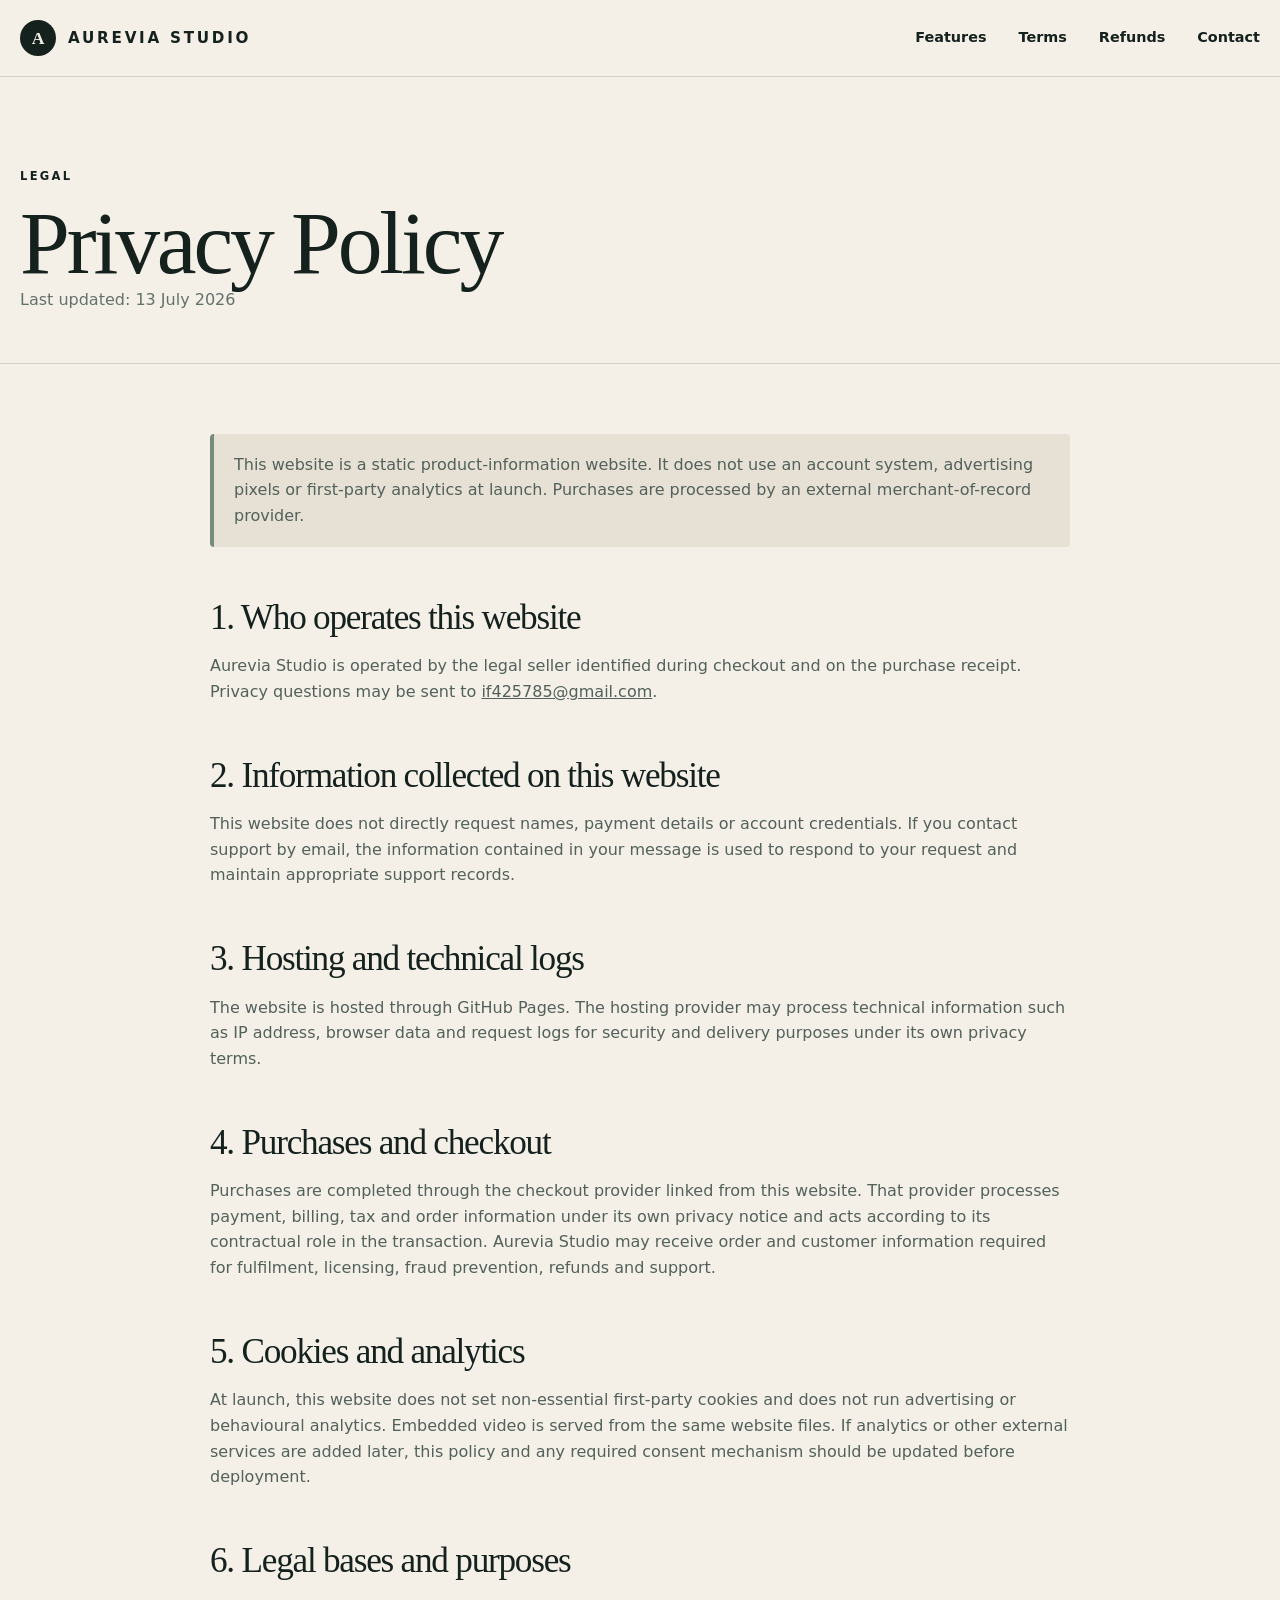
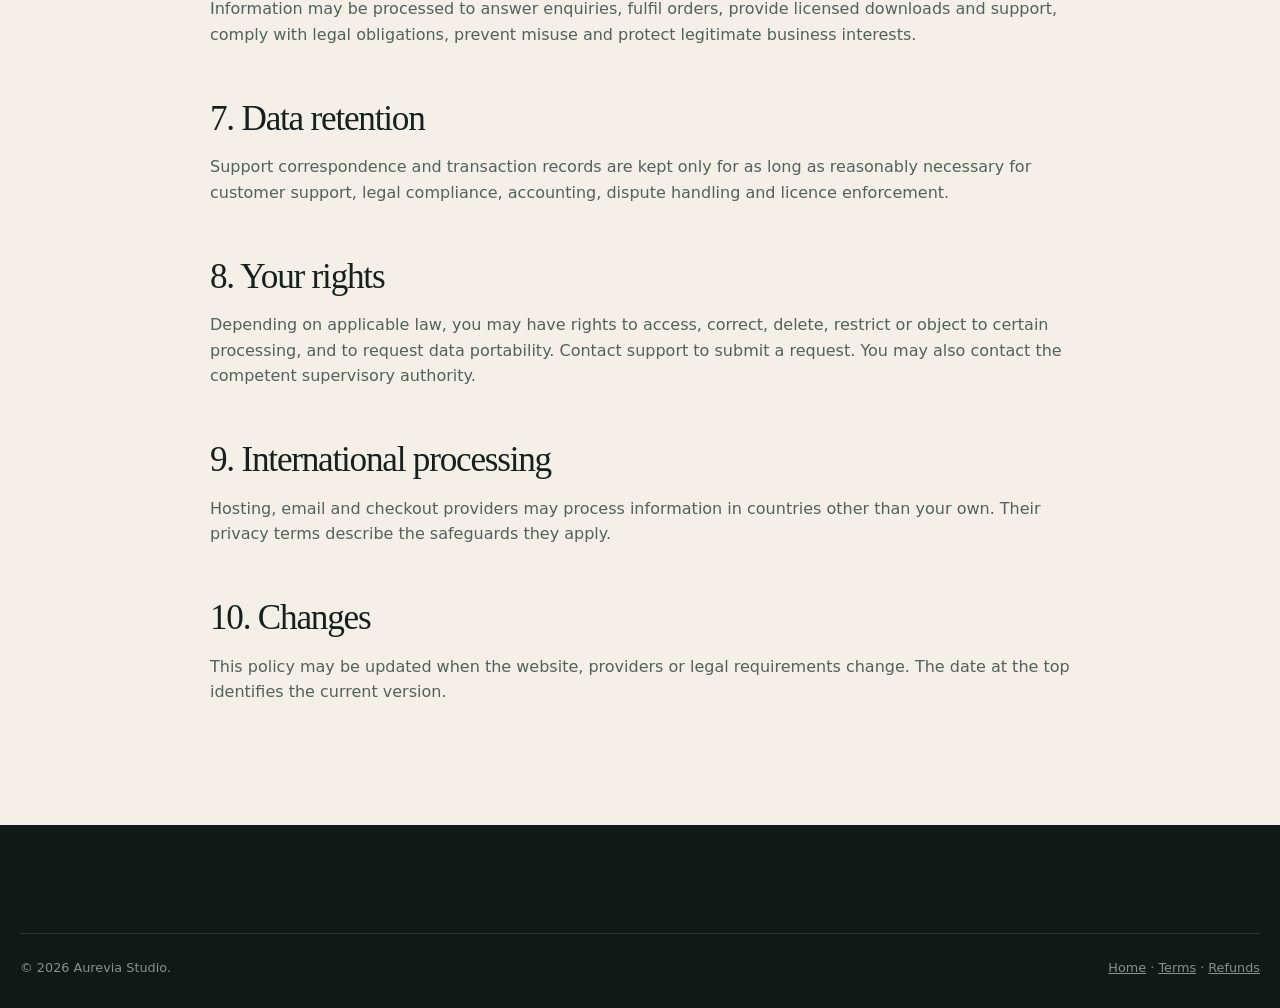
==== privacy.html @ 8c7cfa98 "Initial Aurevia Studio website" ====
<!doctype html>
<html lang="en">
<head>
  <meta charset="utf-8"><meta name="viewport" content="width=device-width, initial-scale=1">
  <title>Privacy Policy — Aurevia Studio</title>
  <meta name="description" content="Privacy policy for the Aurevia Studio website.">
  <link rel="icon" href="favicon.svg" type="image/svg+xml"><link rel="stylesheet" href="assets/css/styles.css">
  <script src="assets/config.js"></script><script defer src="assets/js/site.js"></script>
</head>
<body>
  <header class="site-header"><div class="container nav"><a class="brand" href="index.html"><span class="brand-mark">A</span><span>AUREVIA STUDIO</span></a><nav class="nav-links" data-nav-links><a href="index.html#features">Features</a><a href="terms.html">Terms</a><a href="refunds.html">Refunds</a><a href="mailto:if425785@gmail.com" data-support-link>Contact</a></nav><button class="menu-button" type="button" data-menu-button aria-label="Open navigation" aria-expanded="false"><span></span><span></span></button></div></header>
  <main><section class="legal-hero"><div class="container"><p class="eyebrow">Legal</p><h1>Privacy Policy</h1><p class="muted">Last updated: 13 July 2026</p></div></section><article class="legal-content container">
    <p class="legal-note">This website is a static product-information website. It does not use an account system, advertising pixels or first-party analytics at launch. Purchases are processed by an external merchant-of-record provider.</p>
    <h2>1. Who operates this website</h2><p>Aurevia Studio is operated by the legal seller identified during checkout and on the purchase receipt. Privacy questions may be sent to <a href="mailto:if425785@gmail.com" data-support-email>if425785@gmail.com</a>.</p>
    <h2>2. Information collected on this website</h2><p>This website does not directly request names, payment details or account credentials. If you contact support by email, the information contained in your message is used to respond to your request and maintain appropriate support records.</p>
    <h2>3. Hosting and technical logs</h2><p>The website is hosted through GitHub Pages. The hosting provider may process technical information such as IP address, browser data and request logs for security and delivery purposes under its own privacy terms.</p>
    <h2>4. Purchases and checkout</h2><p>Purchases are completed through the checkout provider linked from this website. That provider processes payment, billing, tax and order information under its own privacy notice and acts according to its contractual role in the transaction. Aurevia Studio may receive order and customer information required for fulfilment, licensing, fraud prevention, refunds and support.</p>
    <h2>5. Cookies and analytics</h2><p>At launch, this website does not set non-essential first-party cookies and does not run advertising or behavioural analytics. Embedded video is served from the same website files. If analytics or other external services are added later, this policy and any required consent mechanism should be updated before deployment.</p>
    <h2>6. Legal bases and purposes</h2><p>Information may be processed to answer enquiries, fulfil orders, provide licensed downloads and support, comply with legal obligations, prevent misuse and protect legitimate business interests.</p>
    <h2>7. Data retention</h2><p>Support correspondence and transaction records are kept only for as long as reasonably necessary for customer support, legal compliance, accounting, dispute handling and licence enforcement.</p>
    <h2>8. Your rights</h2><p>Depending on applicable law, you may have rights to access, correct, delete, restrict or object to certain processing, and to request data portability. Contact support to submit a request. You may also contact the competent supervisory authority.</p>
    <h2>9. International processing</h2><p>Hosting, email and checkout providers may process information in countries other than your own. Their privacy terms describe the safeguards they apply.</p>
    <h2>10. Changes</h2><p>This policy may be updated when the website, providers or legal requirements change. The date at the top identifies the current version.</p>
  </article></main>
  <footer class="site-footer"><div class="container"><div class="footer-bottom"><span>© 2026 Aurevia Studio.</span><span><a href="index.html">Home</a> · <a href="terms.html">Terms</a> · <a href="refunds.html">Refunds</a></span></div></div></footer>
</body></html>
---- assets/css/styles.css ----
:root {
  --ink: #14211d;
  --ink-soft: #31403a;
  --paper: #f4f0e8;
  --paper-2: #ebe5db;
  --sage: #a9bbb0;
  --sage-dark: #738c7e;
  --clay: #d6a28d;
  --line: rgba(20, 33, 29, 0.16);
  --white: #fffdf8;
  --shadow: 0 20px 60px rgba(20, 33, 29, 0.12);
  --radius-lg: 34px;
  --radius-md: 20px;
  --radius-sm: 12px;
  --max: 1240px;
}

* { box-sizing: border-box; }
html { scroll-behavior: smooth; }
body {
  margin: 0;
  color: var(--ink);
  background: var(--paper);
  font-family: Inter, ui-sans-serif, system-ui, -apple-system, BlinkMacSystemFont, "Segoe UI", sans-serif;
  line-height: 1.6;
  -webkit-font-smoothing: antialiased;
}
body.menu-open { overflow: hidden; }
img, video { max-width: 100%; display: block; }
a { color: inherit; }
button, input, textarea { font: inherit; }
::selection { background: var(--sage); color: var(--ink); }

.skip-link {
  position: fixed; left: 16px; top: -60px; z-index: 1000;
  background: var(--ink); color: var(--white); padding: 10px 16px; border-radius: 8px;
}
.skip-link:focus { top: 16px; }

.container { width: min(calc(100% - 40px), var(--max)); margin-inline: auto; }
.eyebrow {
  margin: 0 0 14px;
  font-size: .72rem;
  letter-spacing: .2em;
  text-transform: uppercase;
  font-weight: 800;
}
.display, h1, h2, h3 {
  font-family: "Iowan Old Style", "Palatino Linotype", Palatino, Georgia, serif;
  font-weight: 500;
  letter-spacing: -.035em;
  line-height: .98;
}
h1 { font-size: clamp(3.6rem, 7vw, 7.3rem); margin: 0; }
h2 { font-size: clamp(2.7rem, 5vw, 5.2rem); margin: 0; }
h3 { font-size: clamp(1.7rem, 2.4vw, 2.6rem); margin: 0; }
p { margin: 0; }
.muted { color: #63716b; }

.site-header {
  position: sticky;
  top: 0;
  z-index: 100;
  background: color-mix(in srgb, var(--paper) 92%, transparent);
  border-bottom: 1px solid var(--line);
  backdrop-filter: blur(14px);
}
.nav {
  min-height: 76px;
  display: flex;
  align-items: center;
  justify-content: space-between;
  gap: 24px;
}
.brand {
  display: inline-flex;
  align-items: center;
  gap: 12px;
  text-decoration: none;
  font-weight: 800;
  letter-spacing: .18em;
  font-size: .95rem;
}
.brand-mark {
  width: 36px; height: 36px;
  display: grid; place-items: center;
  border-radius: 50%;
  background: var(--ink);
  color: var(--paper);
  font-family: Georgia, serif;
  letter-spacing: 0;
  font-size: 1.1rem;
}
.nav-links { display: flex; align-items: center; gap: 32px; }
.nav-links a {
  text-decoration: none;
  font-size: .9rem;
  font-weight: 650;
  position: relative;
}
.nav-links a::after {
  content: "";
  position: absolute;
  left: 0; right: 100%; bottom: -6px;
  height: 1px; background: currentColor;
  transition: right .25s ease;
}
.nav-links a:hover::after, .nav-links a:focus-visible::after { right: 0; }
.menu-button {
  display: none;
  width: 46px; height: 46px;
  border: 1px solid var(--line);
  background: transparent;
  border-radius: 50%;
  cursor: pointer;
}
.menu-button span { display: block; width: 19px; height: 1px; background: var(--ink); margin: 5px auto; }

.button {
  display: inline-flex;
  align-items: center;
  justify-content: center;
  gap: 10px;
  min-height: 52px;
  padding: 0 24px;
  border-radius: 999px;
  border: 1px solid var(--ink);
  text-decoration: none;
  font-weight: 750;
  font-size: .92rem;
  transition: transform .2s ease, background .2s ease, color .2s ease, box-shadow .2s ease;
  cursor: pointer;
}
.button:hover { transform: translateY(-2px); box-shadow: 0 12px 26px rgba(20, 33, 29, .14); }
.button-primary { background: var(--ink); color: var(--white); }
.button-secondary { background: transparent; color: var(--ink); }
.button.is-disabled { cursor: default; opacity: .78; }
.button.is-disabled:hover { transform: none; box-shadow: none; }

.hero {
  min-height: calc(100vh - 76px);
  display: grid;
  grid-template-columns: minmax(0, 1.1fr) minmax(420px, .9fr);
  background: #d9e2dd;
}
.hero-media { min-height: 650px; overflow: hidden; }
.hero-media img { width: 100%; height: 100%; object-fit: cover; }
.hero-copy {
  display: flex;
  flex-direction: column;
  justify-content: center;
  padding: clamp(60px, 8vw, 120px);
  background: #dce5df;
}
.hero-copy p:not(.eyebrow) { max-width: 570px; margin-top: 30px; font-size: clamp(1rem, 1.3vw, 1.2rem); color: #52615a; }
.hero-actions { display: flex; flex-wrap: wrap; gap: 14px; margin-top: 38px; }
.hero-meta {
  display: grid;
  grid-template-columns: repeat(3, 1fr);
  border-top: 1px solid rgba(20,33,29,.2);
  margin-top: 48px;
  padding-top: 24px;
  gap: 20px;
}
.hero-meta strong { display: block; font-family: Georgia, serif; font-size: 1.3rem; }
.hero-meta span { display: block; color: #63716b; font-size: .82rem; margin-top: 4px; }

.section { padding: clamp(84px, 10vw, 150px) 0; }
.section-head {
  display: grid;
  grid-template-columns: 1.2fr .8fr;
  gap: 50px;
  align-items: end;
  margin-bottom: 54px;
}
.section-head p { max-width: 560px; color: #62716a; font-size: 1.05rem; }

.value-grid {
  display: grid;
  grid-template-columns: repeat(4, 1fr);
  border-top: 1px solid var(--line);
  border-left: 1px solid var(--line);
}
.value-card {
  min-height: 260px;
  padding: 32px;
  border-right: 1px solid var(--line);
  border-bottom: 1px solid var(--line);
  display: flex;
  flex-direction: column;
  justify-content: space-between;
}
.value-number { font-size: .78rem; color: #718078; letter-spacing: .16em; }
.value-card p { color: #65736d; margin-top: 14px; }

.showcase { background: var(--ink); color: var(--white); }
.showcase .section-head p { color: #aebbb5; }
.video-frame {
  position: relative;
  border-radius: var(--radius-lg);
  overflow: hidden;
  background: #0d1613;
  box-shadow: var(--shadow);
}
.video-frame video { width: 100%; aspect-ratio: 16 / 9; object-fit: cover; }
.video-note { margin-top: 16px; color: #9ba9a3; font-size: .84rem; text-align: center; }

.gallery {
  display: grid;
  grid-template-columns: repeat(12, 1fr);
  gap: 18px;
}
.gallery-item {
  grid-column: span 6;
  background: var(--white);
  border-radius: var(--radius-md);
  overflow: hidden;
  border: 1px solid var(--line);
  cursor: zoom-in;
  position: relative;
}
.gallery-item:first-child { grid-column: span 8; }
.gallery-item:nth-child(2) { grid-column: span 4; }
.gallery-item img { width: 100%; height: 100%; object-fit: cover; transition: transform .45s ease; }
.gallery-item:hover img { transform: scale(1.02); }
.gallery-label {
  position: absolute; left: 14px; bottom: 14px;
  background: rgba(244,240,232,.92);
  color: var(--ink);
  padding: 9px 13px;
  border-radius: 999px;
  font-size: .78rem;
  font-weight: 750;
}

.features-wrap { display: grid; grid-template-columns: .8fr 1.2fr; gap: 70px; }
.feature-list { border-top: 1px solid var(--line); }
.feature-row {
  display: grid;
  grid-template-columns: 70px 1fr;
  gap: 20px;
  padding: 26px 0;
  border-bottom: 1px solid var(--line);
}
.feature-row span { color: var(--sage-dark); font-size: .8rem; letter-spacing: .12em; }
.feature-row p { color: #617068; margin-top: 8px; }

.included {
  background: #c7d5cd;
}
.included-grid { display: grid; grid-template-columns: 1fr 1fr; gap: 24px; }
.included-card {
  padding: 38px;
  background: rgba(255,253,248,.58);
  border: 1px solid rgba(20,33,29,.12);
  border-radius: var(--radius-md);
}
.check-list { list-style: none; padding: 0; margin: 26px 0 0; display: grid; gap: 14px; }
.check-list li { display: grid; grid-template-columns: 24px 1fr; gap: 10px; }
.check-list li::before { content: "✦"; color: var(--sage-dark); }

.pricing-card {
  display: grid;
  grid-template-columns: 1.1fr .9fr;
  background: var(--ink);
  color: var(--white);
  border-radius: var(--radius-lg);
  overflow: hidden;
}
.pricing-copy { padding: clamp(44px, 7vw, 90px); }
.price { font-family: Georgia, serif; font-size: clamp(4rem, 8vw, 7rem); line-height: 1; margin: 28px 0 12px; }
.price-note { color: #b0bcb6; }
.pricing-art { background: var(--clay); min-height: 480px; }
.pricing-art img { width: 100%; height: 100%; object-fit: cover; }
.pricing-actions { display: flex; gap: 12px; flex-wrap: wrap; margin-top: 36px; }
.pricing-card .button-secondary { border-color: rgba(255,255,255,.5); color: var(--white); }

.faq-list { max-width: 900px; margin: 0 auto; border-top: 1px solid var(--line); }
details { border-bottom: 1px solid var(--line); }
summary {
  cursor: pointer;
  list-style: none;
  padding: 24px 50px 24px 0;
  font-family: Georgia, serif;
  font-size: 1.45rem;
  position: relative;
}
summary::-webkit-details-marker { display: none; }
summary::after { content: "+"; position: absolute; right: 0; top: 20px; font-size: 1.6rem; }
details[open] summary::after { content: "–"; }
details p { color: #627169; padding: 0 0 26px; max-width: 760px; }

.cta-band {
  margin-bottom: 0;
  background: var(--sage);
  padding: clamp(70px, 10vw, 120px) 0;
  text-align: center;
}
.cta-band p { max-width: 680px; margin: 24px auto 0; color: #43534b; }
.cta-band .button { margin-top: 34px; }

.site-footer { background: #0f1916; color: #e9eee9; padding: 60px 0 30px; }
.footer-grid { display: grid; grid-template-columns: 1.2fr .8fr .8fr; gap: 50px; }
.footer-brand p { color: #aeb9b4; max-width: 430px; margin-top: 16px; }
.footer-title { font-size: .72rem; letter-spacing: .16em; text-transform: uppercase; margin-bottom: 16px; color: #cfd8d3; }
.footer-links { display: grid; gap: 10px; }
.footer-links a { text-decoration: none; color: #aeb9b4; }
.footer-links a:hover { color: var(--white); }
.footer-bottom { border-top: 1px solid rgba(255,255,255,.14); margin-top: 48px; padding-top: 24px; color: #84928b; font-size: .8rem; display: flex; justify-content: space-between; gap: 20px; }

.legal-hero { padding: 90px 0 50px; border-bottom: 1px solid var(--line); }
.legal-hero h1 { font-size: clamp(3.2rem, 7vw, 6.5rem); }
.legal-content { max-width: 860px; margin: 0 auto; padding: 70px 0 120px; }
.legal-content h2 { font-size: 2.2rem; line-height: 1.1; margin: 52px 0 16px; }
.legal-content h3 { font-size: 1.45rem; line-height: 1.2; margin: 36px 0 12px; }
.legal-content p, .legal-content li { color: #52615a; }
.legal-content ul { padding-left: 22px; }
.legal-note { padding: 18px 20px; background: #e7e0d5; border-left: 4px solid var(--sage-dark); border-radius: 4px; }

.lightbox {
  position: fixed; inset: 0; z-index: 300;
  display: none; place-items: center;
  padding: 24px;
  background: rgba(8,14,12,.9);
}
.lightbox.open { display: grid; }
.lightbox img { max-height: 90vh; border-radius: 12px; }
.lightbox-close { position: fixed; right: 24px; top: 20px; width: 48px; height: 48px; border-radius: 50%; border: 1px solid rgba(255,255,255,.35); background: rgba(255,255,255,.08); color: white; font-size: 1.5rem; cursor: pointer; }

.reveal { opacity: 0; transform: translateY(24px); transition: opacity .7s ease, transform .7s ease; }
.reveal.visible { opacity: 1; transform: none; }

@media (prefers-reduced-motion: reduce) {
  html { scroll-behavior: auto; }
  *, *::before, *::after { animation-duration: .01ms !important; transition-duration: .01ms !important; }
  .reveal { opacity: 1; transform: none; }
}

@media (max-width: 980px) {
  .nav-links { display: none; }
  .menu-button { display: block; }
  .nav-links.open {
    display: flex;
    position: fixed;
    inset: 76px 0 0;
    padding: 38px 24px;
    background: var(--paper);
    flex-direction: column;
    align-items: flex-start;
    gap: 26px;
    font-family: Georgia, serif;
    font-size: 2rem;
  }
  .nav-links.open a { font-size: 1.8rem; }
  .hero { grid-template-columns: 1fr; }
  .hero-media { min-height: 58vh; }
  .hero-copy { padding: 70px 28px 80px; }
  .section-head, .features-wrap, .pricing-card { grid-template-columns: 1fr; }
  .value-grid { grid-template-columns: repeat(2, 1fr); }
  .included-grid { grid-template-columns: 1fr; }
  .pricing-art { min-height: 380px; order: -1; }
}

@media (max-width: 700px) {
  .container { width: min(calc(100% - 28px), var(--max)); }
  .nav { min-height: 66px; }
  .nav-links.open { inset: 66px 0 0; }
  .brand { letter-spacing: .12em; font-size: .82rem; }
  .brand-mark { width: 32px; height: 32px; }
  .hero { min-height: auto; }
  .hero-media { min-height: 52vh; }
  .hero-copy { padding: 56px 22px 64px; }
  h1 { font-size: clamp(3.25rem, 17vw, 5rem); }
  h2 { font-size: clamp(2.5rem, 13vw, 4rem); }
  .hero-meta { grid-template-columns: 1fr; }
  .hero-actions, .pricing-actions { flex-direction: column; align-items: stretch; }
  .button { width: 100%; }
  .section { padding: 80px 0; }
  .section-head { gap: 26px; margin-bottom: 38px; }
  .value-grid { grid-template-columns: 1fr; }
  .gallery { grid-template-columns: 1fr; }
  .gallery-item, .gallery-item:first-child, .gallery-item:nth-child(2) { grid-column: auto; }
  .feature-row { grid-template-columns: 46px 1fr; }
  .included-card { padding: 28px; }
  .pricing-copy { padding: 44px 28px; }
  .pricing-art { min-height: 300px; }
  .footer-grid { grid-template-columns: 1fr; }
  .footer-bottom { flex-direction: column; }
}

/* v1.0.1 — dedicated hero artwork; avoids cropping the marketing cover inside the split layout. */
.hero-media img {
  object-position: center center;
}
@media (min-width: 981px) {
  .hero-media img {
    object-position: center 56%;
  }
}
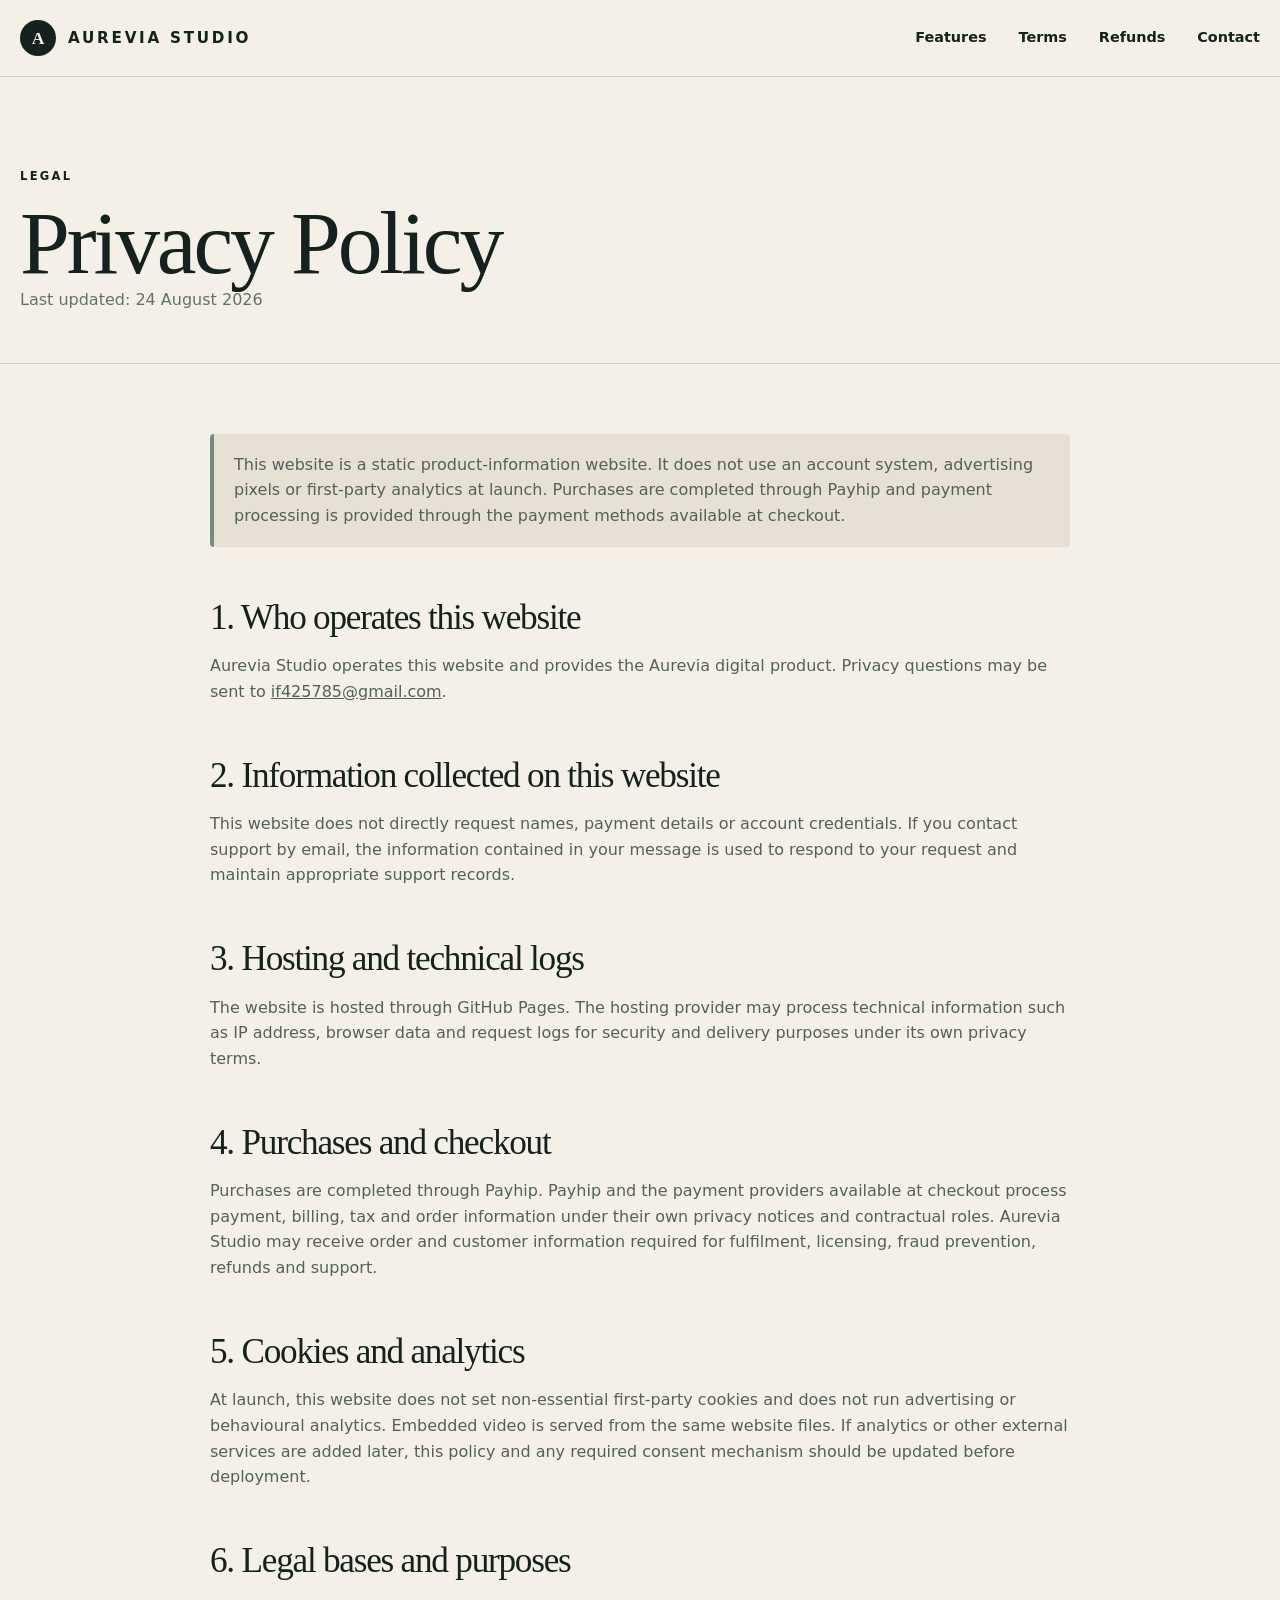
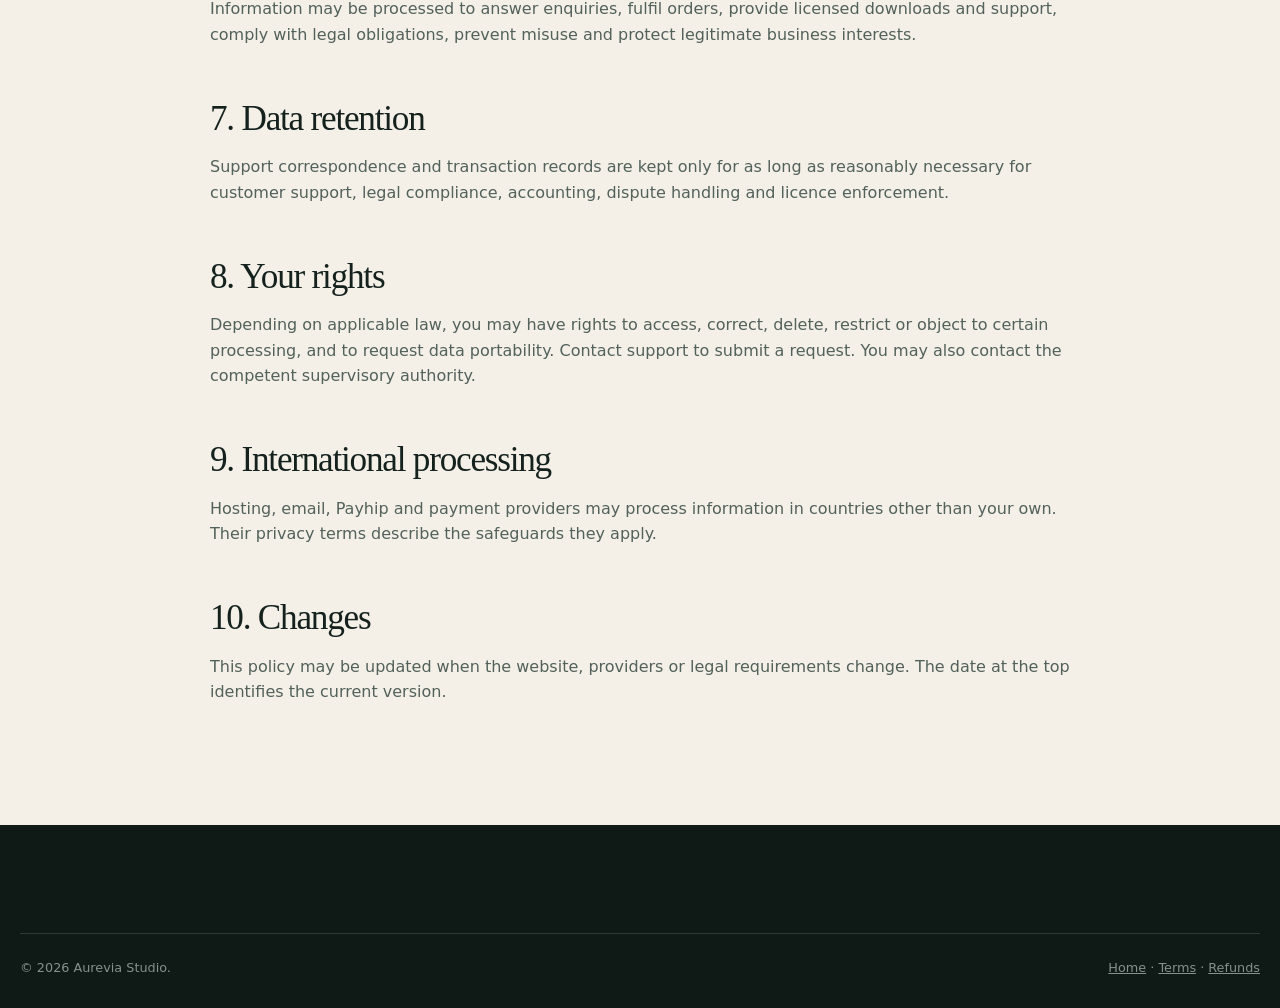
==== commit 44b63548: "Update privacy policy for Payhip checkout" ====
--- a/privacy.html
+++ b/privacy.html
@@ -9,17 +9,17 @@
 </head>
 <body>
   <header class="site-header"><div class="container nav"><a class="brand" href="index.html"><span class="brand-mark">A</span><span>AUREVIA STUDIO</span></a><nav class="nav-links" data-nav-links><a href="index.html#features">Features</a><a href="terms.html">Terms</a><a href="refunds.html">Refunds</a><a href="mailto:if425785@gmail.com" data-support-link>Contact</a></nav><button class="menu-button" type="button" data-menu-button aria-label="Open navigation" aria-expanded="false"><span></span><span></span></button></div></header>
-  <main><section class="legal-hero"><div class="container"><p class="eyebrow">Legal</p><h1>Privacy Policy</h1><p class="muted">Last updated: 13 July 2026</p></div></section><article class="legal-content container">
-    <p class="legal-note">This website is a static product-information website. It does not use an account system, advertising pixels or first-party analytics at launch. Purchases are processed by an external merchant-of-record provider.</p>
-    <h2>1. Who operates this website</h2><p>Aurevia Studio is operated by the legal seller identified during checkout and on the purchase receipt. Privacy questions may be sent to <a href="mailto:if425785@gmail.com" data-support-email>if425785@gmail.com</a>.</p>
+  <main><section class="legal-hero"><div class="container"><p class="eyebrow">Legal</p><h1>Privacy Policy</h1><p class="muted">Last updated: 24 August 2026</p></div></section><article class="legal-content container">
+    <p class="legal-note">This website is a static product-information website. It does not use an account system, advertising pixels or first-party analytics at launch. Purchases are completed through Payhip and payment processing is provided through the payment methods available at checkout.</p>
+    <h2>1. Who operates this website</h2><p>Aurevia Studio operates this website and provides the Aurevia digital product. Privacy questions may be sent to <a href="mailto:if425785@gmail.com" data-support-email>if425785@gmail.com</a>.</p>
     <h2>2. Information collected on this website</h2><p>This website does not directly request names, payment details or account credentials. If you contact support by email, the information contained in your message is used to respond to your request and maintain appropriate support records.</p>
     <h2>3. Hosting and technical logs</h2><p>The website is hosted through GitHub Pages. The hosting provider may process technical information such as IP address, browser data and request logs for security and delivery purposes under its own privacy terms.</p>
-    <h2>4. Purchases and checkout</h2><p>Purchases are completed through the checkout provider linked from this website. That provider processes payment, billing, tax and order information under its own privacy notice and acts according to its contractual role in the transaction. Aurevia Studio may receive order and customer information required for fulfilment, licensing, fraud prevention, refunds and support.</p>
+    <h2>4. Purchases and checkout</h2><p>Purchases are completed through Payhip. Payhip and the payment providers available at checkout process payment, billing, tax and order information under their own privacy notices and contractual roles. Aurevia Studio may receive order and customer information required for fulfilment, licensing, fraud prevention, refunds and support.</p>
     <h2>5. Cookies and analytics</h2><p>At launch, this website does not set non-essential first-party cookies and does not run advertising or behavioural analytics. Embedded video is served from the same website files. If analytics or other external services are added later, this policy and any required consent mechanism should be updated before deployment.</p>
     <h2>6. Legal bases and purposes</h2><p>Information may be processed to answer enquiries, fulfil orders, provide licensed downloads and support, comply with legal obligations, prevent misuse and protect legitimate business interests.</p>
     <h2>7. Data retention</h2><p>Support correspondence and transaction records are kept only for as long as reasonably necessary for customer support, legal compliance, accounting, dispute handling and licence enforcement.</p>
     <h2>8. Your rights</h2><p>Depending on applicable law, you may have rights to access, correct, delete, restrict or object to certain processing, and to request data portability. Contact support to submit a request. You may also contact the competent supervisory authority.</p>
-    <h2>9. International processing</h2><p>Hosting, email and checkout providers may process information in countries other than your own. Their privacy terms describe the safeguards they apply.</p>
+    <h2>9. International processing</h2><p>Hosting, email, Payhip and payment providers may process information in countries other than your own. Their privacy terms describe the safeguards they apply.</p>
     <h2>10. Changes</h2><p>This policy may be updated when the website, providers or legal requirements change. The date at the top identifies the current version.</p>
   </article></main>
   <footer class="site-footer"><div class="container"><div class="footer-bottom"><span>© 2026 Aurevia Studio.</span><span><a href="index.html">Home</a> · <a href="terms.html">Terms</a> · <a href="refunds.html">Refunds</a></span></div></div></footer>
